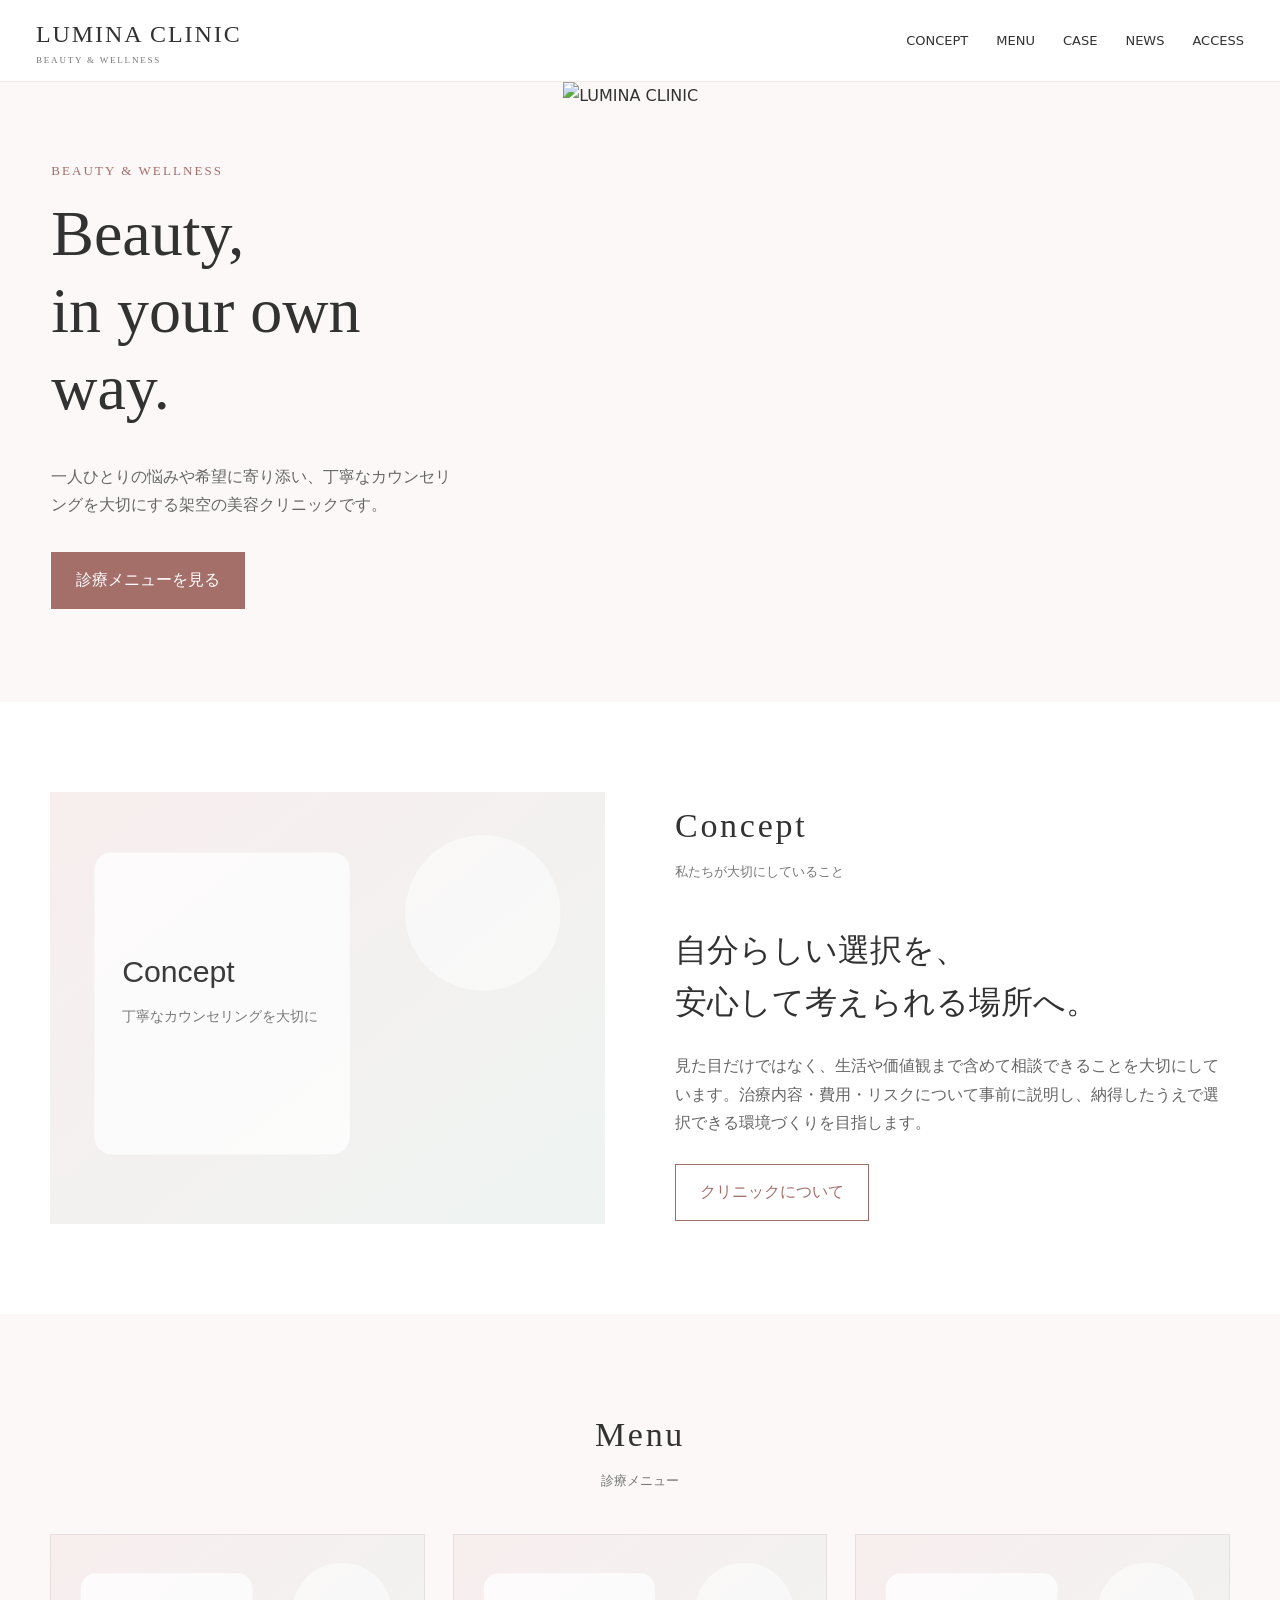
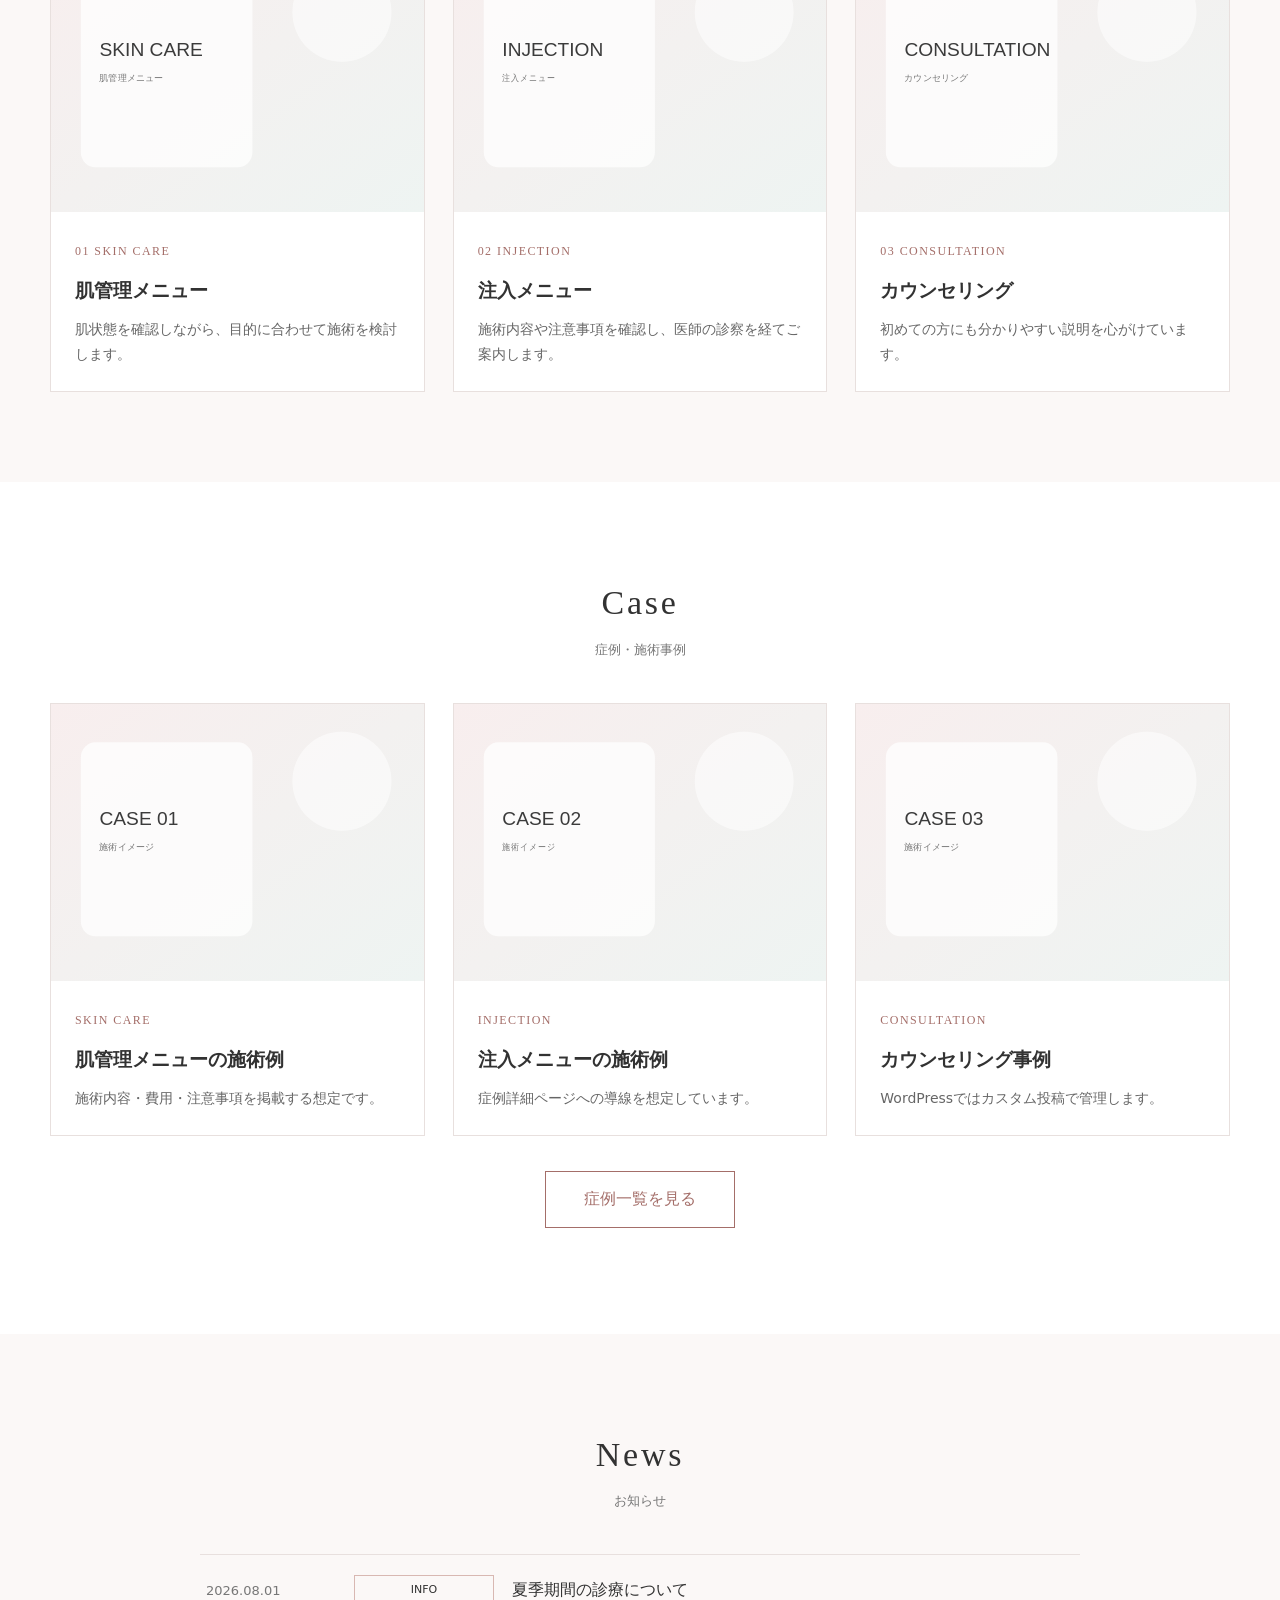
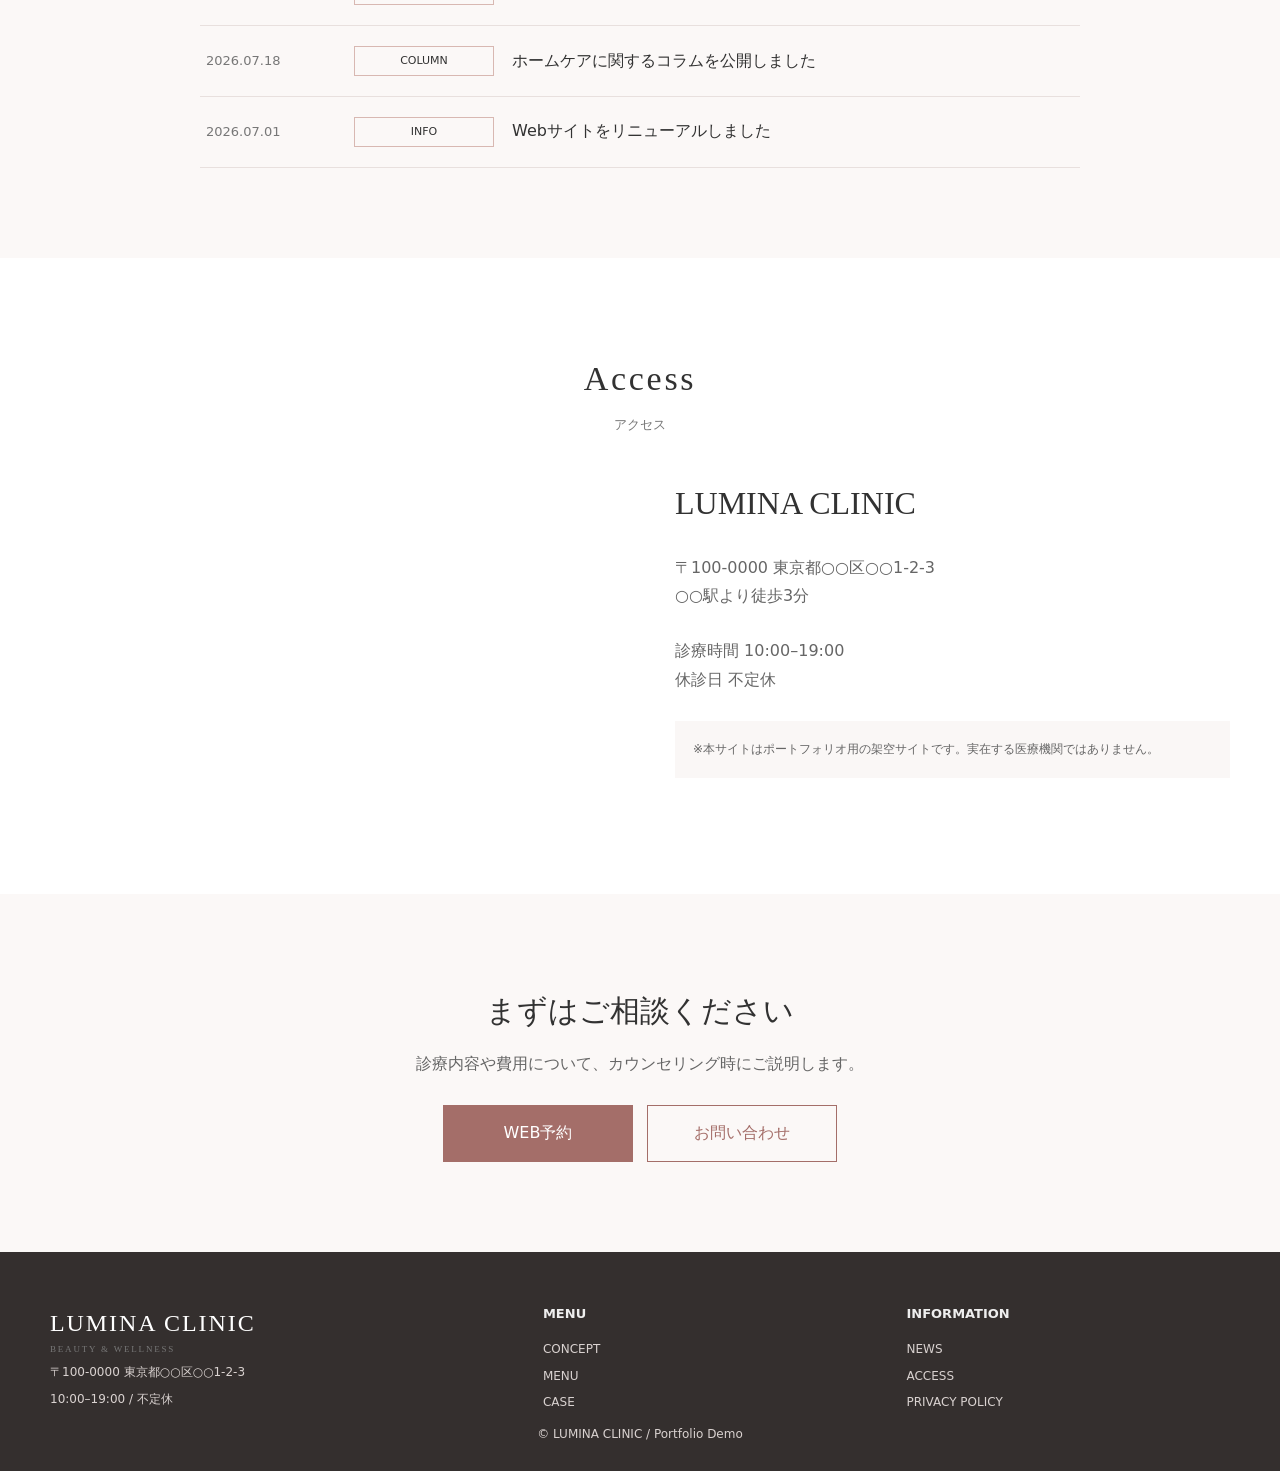
==== docs/index.html @ 4cb22ed6 "Add files via upload" ====
<!doctype html><html lang="ja"><head><meta charset="utf-8"><meta name="viewport" content="width=device-width,initial-scale=1"><title>LUMINA CLINIC | Portfolio Demo</title><meta name="description" content="WordPressオリジナルテーマ制作のポートフォリオ用デモサイト"><link rel="stylesheet" href="css/style.css"></head><body>
<header class="site-header">
  <a class="logo" href="index.html">LUMINA CLINIC<small>BEAUTY & WELLNESS</small></a>
  <nav class="global-nav"><ul>
    <li><a href="index.html#concept">CONCEPT</a></li>
    <li><a href="index.html#menu">MENU</a></li>
    <li><a href="cases.html">CASE</a></li>
    <li><a href="index.html#news">NEWS</a></li>
    <li><a href="index.html#access">ACCESS</a></li>
  </ul></nav>
  <button class="menu-toggle" aria-label="メニュー"><span></span><span></span><span></span></button>
</header>
<main>
<section class="hero"><div class="hero-grid"><div class="hero-copy"><span class="eyebrow">BEAUTY & WELLNESS</span><h1>Beauty,<br>in your own way.</h1><p>一人ひとりの悩みや希望に寄り添い、丁寧なカウンセリングを大切にする架空の美容クリニックです。</p><p><a class="btn fill" href="#menu">診療メニューを見る</a></p></div><div class="hero-media"><img src="img/hero.svg" alt="LUMINA CLINIC"></div></div></section>

<section id="concept" class="section"><div class="wrapper concept-grid"><div class="fade"><img src="img/concept.svg" alt="コンセプト"></div><div class="concept-copy fade"><div class="section-title" style="text-align:left"><span class="en">Concept</span><span class="ja">私たちが大切にしていること</span></div><h2>自分らしい選択を、<br>安心して考えられる場所へ。</h2><p>見た目だけではなく、生活や価値観まで含めて相談できることを大切にしています。治療内容・費用・リスクについて事前に説明し、納得したうえで選択できる環境づくりを目指します。</p><a class="btn" href="#access">クリニックについて</a></div></div></section>

<section id="menu" class="section" style="background:var(--bg)"><div class="wrapper"><h2 class="section-title"><span class="en">Menu</span><span class="ja">診療メニュー</span></h2><div class="menu-grid">
<article class="card fade"><img src="img/menu1.svg" alt=""><div class="card-body"><span class="label">01 SKIN CARE</span><h3>肌管理メニュー</h3><p>肌状態を確認しながら、目的に合わせて施術を検討します。</p></div></article>
<article class="card fade"><img src="img/menu2.svg" alt=""><div class="card-body"><span class="label">02 INJECTION</span><h3>注入メニュー</h3><p>施術内容や注意事項を確認し、医師の診察を経てご案内します。</p></div></article>
<article class="card fade"><img src="img/menu3.svg" alt=""><div class="card-body"><span class="label">03 CONSULTATION</span><h3>カウンセリング</h3><p>初めての方にも分かりやすい説明を心がけています。</p></div></article>
</div></div></section>

<section class="section"><div class="wrapper"><h2 class="section-title"><span class="en">Case</span><span class="ja">症例・施術事例</span></h2><div class="case-grid">
<a class="card fade" href="case-detail.html"><img src="img/case1.svg" alt=""><div class="card-body"><span class="label">SKIN CARE</span><h3>肌管理メニューの施術例</h3><p>施術内容・費用・注意事項を掲載する想定です。</p></div></a>
<a class="card fade" href="case-detail.html"><img src="img/case2.svg" alt=""><div class="card-body"><span class="label">INJECTION</span><h3>注入メニューの施術例</h3><p>症例詳細ページへの導線を想定しています。</p></div></a>
<a class="card fade" href="case-detail.html"><img src="img/case3.svg" alt=""><div class="card-body"><span class="label">CONSULTATION</span><h3>カウンセリング事例</h3><p>WordPressではカスタム投稿で管理します。</p></div></a>
</div><p style="text-align:center;margin-top:35px"><a class="btn" href="cases.html">症例一覧を見る</a></p></div></section>

<section id="news" class="section" style="background:var(--bg)"><div class="wrapper"><h2 class="section-title"><span class="en">News</span><span class="ja">お知らせ</span></h2><ul class="news-list">
<li><time>2026.08.01</time><span class="cat">INFO</span><a href="#">夏季期間の診療について</a></li>
<li><time>2026.07.18</time><span class="cat">COLUMN</span><a href="#">ホームケアに関するコラムを公開しました</a></li>
<li><time>2026.07.01</time><span class="cat">INFO</span><a href="#">Webサイトをリニューアルしました</a></li>
</ul></div></section>

<section id="access" class="section"><div class="wrapper"><h2 class="section-title"><span class="en">Access</span><span class="ja">アクセス</span></h2><div class="concept-grid"><div><img src="img/hero.svg" alt=""></div><div class="concept-copy"><h2>LUMINA CLINIC</h2><p>〒100-0000 東京都○○区○○1-2-3<br>○○駅より徒歩3分</p><p>診療時間 10:00–19:00<br>休診日 不定休</p><p class="notice">※本サイトはポートフォリオ用の架空サイトです。実在する医療機関ではありません。</p></div></div></div></section>

<section class="section cta"><div class="wrapper"><h2>まずはご相談ください</h2><p>診療内容や費用について、カウンセリング時にご説明します。</p><div class="cta-actions"><a class="btn fill" href="#">WEB予約</a><a class="btn" href="#">お問い合わせ</a></div></div></section>
</main><footer class="site-footer">
  <div class="wrapper footer-grid">
    <div><div class="logo">LUMINA CLINIC<small>BEAUTY & WELLNESS</small></div><p>〒100-0000 東京都○○区○○1-2-3</p><p>10:00–19:00 / 不定休</p></div>
    <div><h3>MENU</h3><ul><li><a href="index.html#concept">CONCEPT</a></li><li><a href="index.html#menu">MENU</a></li><li><a href="cases.html">CASE</a></li></ul></div>
    <div><h3>INFORMATION</h3><ul><li><a href="index.html#news">NEWS</a></li><li><a href="index.html#access">ACCESS</a></li><li><a href="#">PRIVACY POLICY</a></li></ul></div>
  </div><p class="copyright">© LUMINA CLINIC / Portfolio Demo</p>
</footer><script src="js/main.js"></script></body></html>
---- docs/css/style.css ----
:root{
  --ink:#323232; --muted:#777; --line:#e8e0de; --bg:#fbf8f7; --accent:#a46e69;
  --accent2:#d8b8b2; --white:#fff; --max:1180px;
}
*{box-sizing:border-box}
html{scroll-behavior:smooth}
body{margin:0;font-family:"Noto Sans JP",system-ui,-apple-system,sans-serif;color:var(--ink);background:#fff;line-height:1.8}
img{max-width:100%;display:block}
a{color:inherit;text-decoration:none}
ul{list-style:none;padding:0;margin:0}
button,input,textarea{font:inherit}
.wrapper{width:min(calc(100% - 40px),var(--max));margin:auto}
.section{padding:90px 0}
.section-title{text-align:center;margin:0 0 42px}
.section-title .en{display:block;font-family:Georgia,serif;font-size:34px;font-weight:400;letter-spacing:.08em}
.section-title .ja{display:block;margin-top:4px;color:var(--muted);font-size:13px;font-weight:400}
.btn{display:inline-flex;align-items:center;justify-content:center;min-width:190px;padding:13px 24px;border:1px solid var(--accent);color:var(--accent);transition:.25s}
.btn:hover{background:var(--accent);color:#fff}
.btn.fill{background:var(--accent);color:#fff}
.btn.fill:hover{opacity:.85}

/* header */
.site-header{height:82px;display:flex;align-items:center;justify-content:space-between;padding:0 36px;background:rgba(255,255,255,.97);position:sticky;top:0;z-index:50;border-bottom:1px solid #f1ecea}
.logo{font-family:Georgia,serif;font-size:24px;letter-spacing:.08em}
.logo small{display:block;font-family:inherit;font-size:9px;letter-spacing:.2em;color:var(--muted);margin-top:-4px}
.global-nav ul{display:flex;gap:28px;align-items:center}
.global-nav a{font-size:13px}
.menu-toggle{display:none;background:none;border:0;width:36px;height:30px;position:relative}
.menu-toggle span{position:absolute;left:0;width:100%;height:1px;background:var(--ink)}
.menu-toggle span:nth-child(1){top:5px}.menu-toggle span:nth-child(2){top:14px}.menu-toggle span:nth-child(3){top:23px}

/* hero */
.hero{position:relative;background:var(--bg)}
.hero .hero-grid{display:grid;grid-template-columns:44% 56%;min-height:620px}
.hero-copy{display:flex;flex-direction:column;justify-content:center;padding:70px 8vw 70px max(4vw,30px)}
.hero-copy .eyebrow{font-family:Georgia,serif;letter-spacing:.16em;color:var(--accent);font-size:13px}
.hero-copy h1{font-family:Georgia,"Noto Serif JP",serif;font-size:clamp(38px,5vw,70px);line-height:1.2;margin:14px 0 20px;font-weight:400}
.hero-copy p{max-width:440px;color:#666}
.hero-media img{width:100%;height:100%;object-fit:cover}

/* concept */
.concept-grid{display:grid;grid-template-columns:1fr 1fr;gap:70px;align-items:center}
.concept-copy h2{font-family:"Noto Serif JP",serif;font-size:32px;font-weight:500;line-height:1.6;margin:0 0 24px}
.concept-copy p{color:#666;margin-bottom:26px}

/* cards */
.menu-grid,.case-grid{display:grid;grid-template-columns:repeat(3,1fr);gap:28px}
.card{border:1px solid var(--line);background:#fff}
.card-body{padding:24px}
.card .label{font-family:Georgia,serif;color:var(--accent);font-size:12px;letter-spacing:.12em}
.card h3{font-size:19px;margin:8px 0 10px}
.card p{font-size:14px;color:#666;margin:0}
.case-grid .card{transition:.25s}
.case-grid .card:hover{transform:translateY(-4px);box-shadow:0 10px 30px rgba(70,40,35,.08)}

/* news */
.news-list{max-width:880px;margin:auto;border-top:1px solid var(--line)}
.news-list li{display:grid;grid-template-columns:130px 140px 1fr;gap:18px;padding:20px 6px;border-bottom:1px solid var(--line);align-items:center}
.news-list time{font-size:13px;color:var(--muted)}
.news-list .cat{font-size:11px;text-align:center;border:1px solid var(--accent2);padding:4px 8px}
.news-list a:hover{text-decoration:underline}

/* cta */
.cta{background:var(--bg);text-align:center}
.cta h2{font-family:"Noto Serif JP",serif;font-weight:500;font-size:30px;margin:0 0 12px}
.cta p{color:#666;margin:0 0 26px}
.cta-actions{display:flex;justify-content:center;gap:14px;flex-wrap:wrap}

/* footer */
.site-footer{background:#342f2e;color:#eee;padding:50px 0 20px}
.footer-grid{display:grid;grid-template-columns:1.4fr 1fr 1fr;gap:40px}
.site-footer .logo{color:#fff}
.site-footer h3{font-size:13px;margin:0 0 14px}
.site-footer li,.site-footer p{font-size:12px;color:#d9d2d0;margin:5px 0}
.copyright{text-align:center;font-size:10px;color:#bdb4b2;margin-top:38px}

/* sub pages */
.page-hero{padding:70px 0 50px;background:var(--bg);text-align:center}
.page-hero h1{font-family:Georgia,"Noto Serif JP",serif;font-size:42px;font-weight:400;margin:0}
.page-hero p{color:var(--muted);font-size:13px}
.archive-grid{display:grid;grid-template-columns:repeat(3,1fr);gap:28px}
.single-wrap{display:grid;grid-template-columns:1.5fr .8fr;gap:60px}
.single-main h1{font-size:30px;line-height:1.5}
.meta{color:var(--muted);font-size:13px;margin-bottom:24px}
.info-table{width:100%;border-collapse:collapse;margin:28px 0}
.info-table th,.info-table td{border-top:1px solid var(--line);padding:15px;text-align:left;font-size:14px;vertical-align:top}
.info-table th{width:30%;background:#fbf8f7}
.notice{font-size:12px;color:#777;background:#faf7f6;padding:18px}
.sidebar-box{border:1px solid var(--line);padding:24px;margin-bottom:20px}
.sidebar-box h3{font-size:16px;margin-top:0}

/* fade */
.fade{opacity:0;transform:translateY(22px);transition:.7s}
.fade.show{opacity:1;transform:none}

@media(max-width:800px){
  .site-header{height:70px;padding:0 18px}
  .global-nav{position:fixed;inset:70px 0 auto 0;background:#fff;border-top:1px solid var(--line);display:none;padding:22px}
  .global-nav.open{display:block}
  .global-nav ul{display:block}
  .global-nav li{border-bottom:1px solid var(--line)}
  .global-nav a{display:block;padding:14px 0}
  .menu-toggle{display:block}
  .hero .hero-grid{grid-template-columns:1fr;min-height:auto}
  .hero-copy{padding:60px 24px}
  .hero-media{height:380px}
  .concept-grid,.single-wrap{grid-template-columns:1fr;gap:35px}
  .menu-grid,.case-grid,.archive-grid{grid-template-columns:1fr}
  .news-list li{grid-template-columns:95px 90px 1fr;gap:10px}
  .footer-grid{grid-template-columns:1fr}
  .section{padding:70px 0}
}
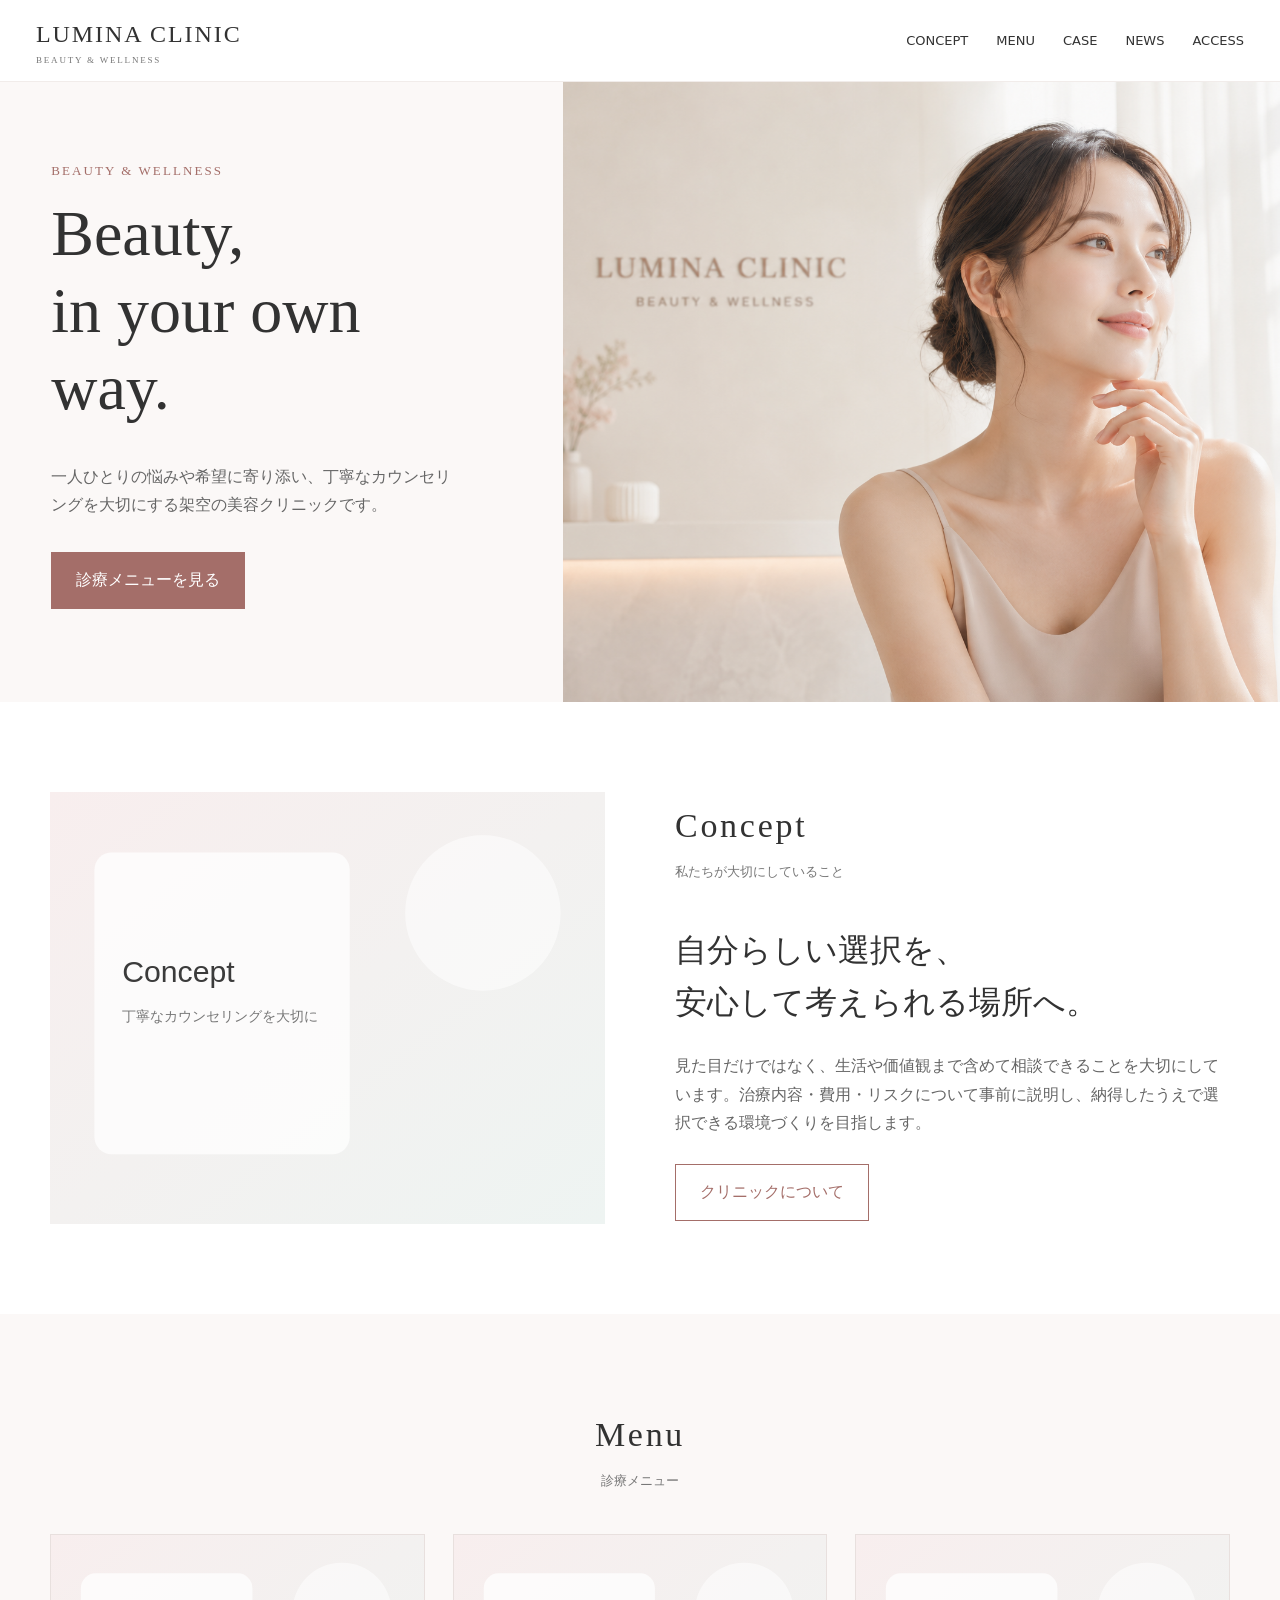
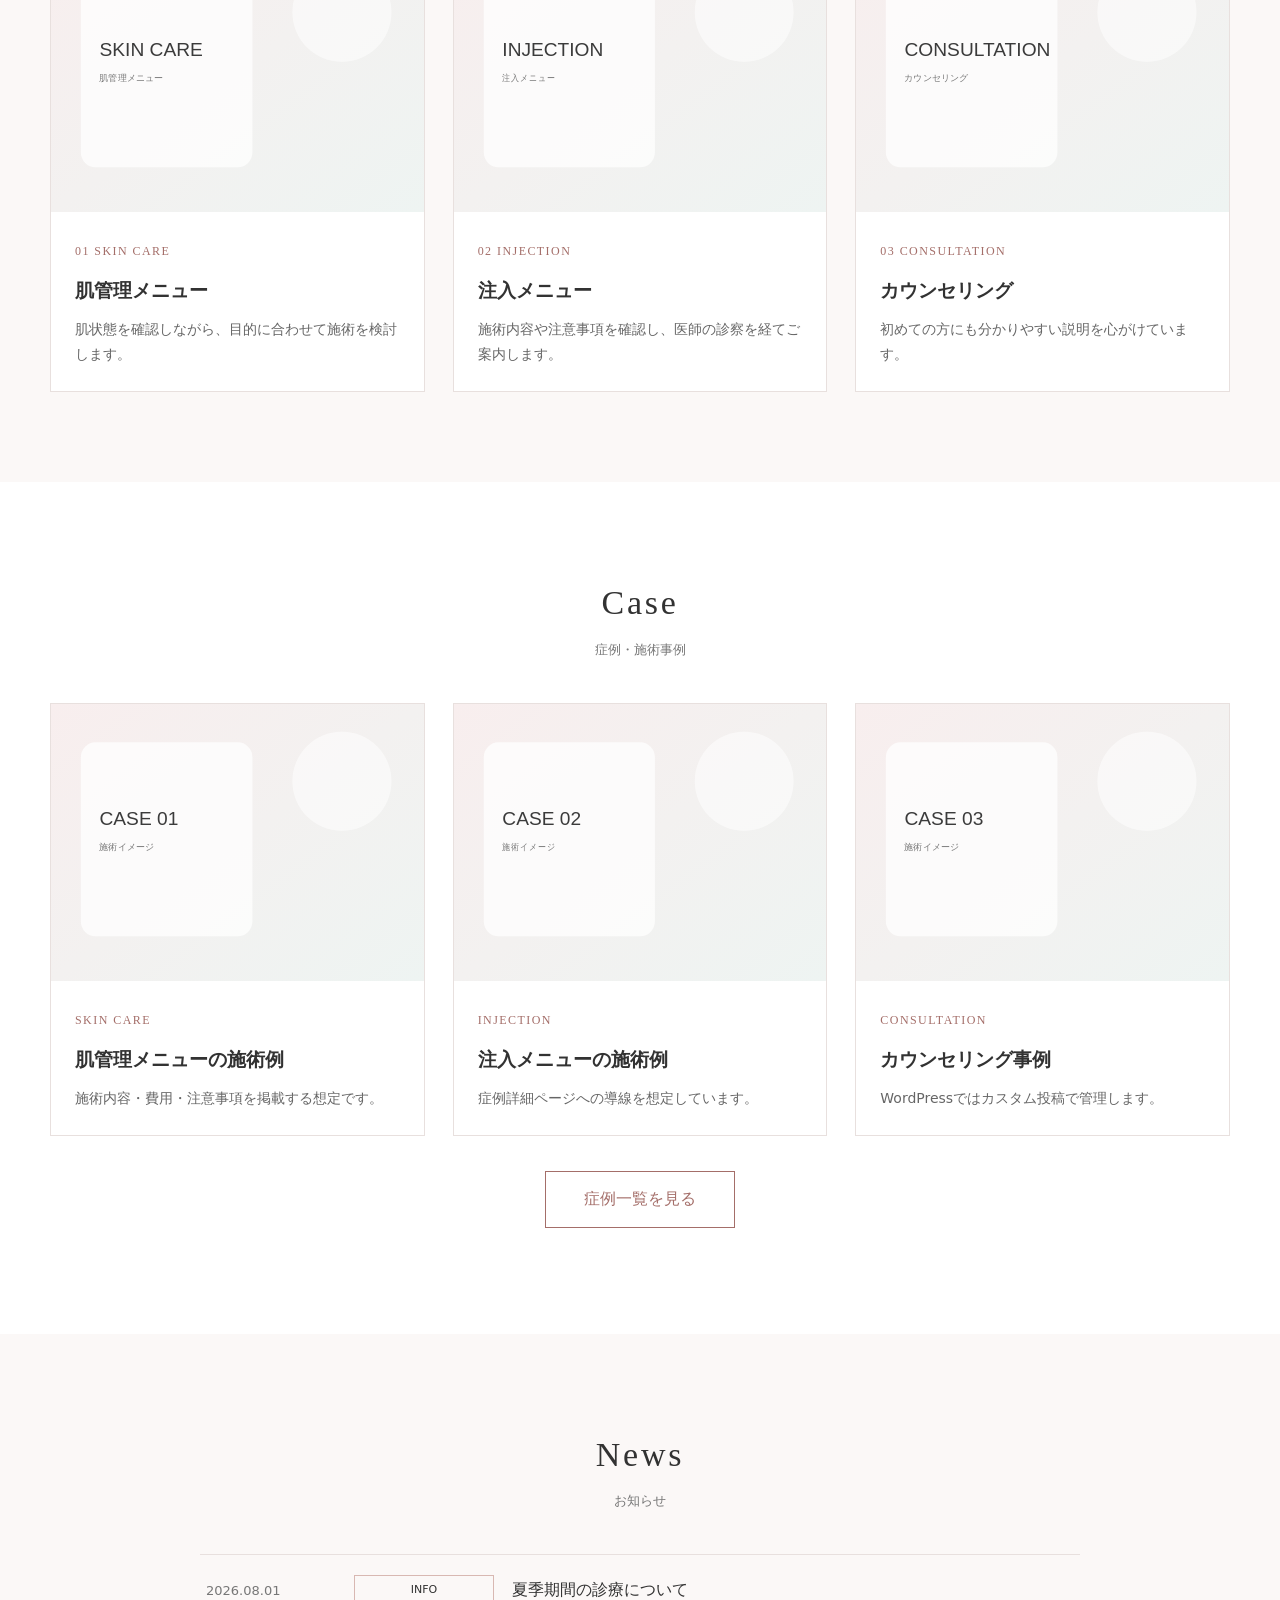
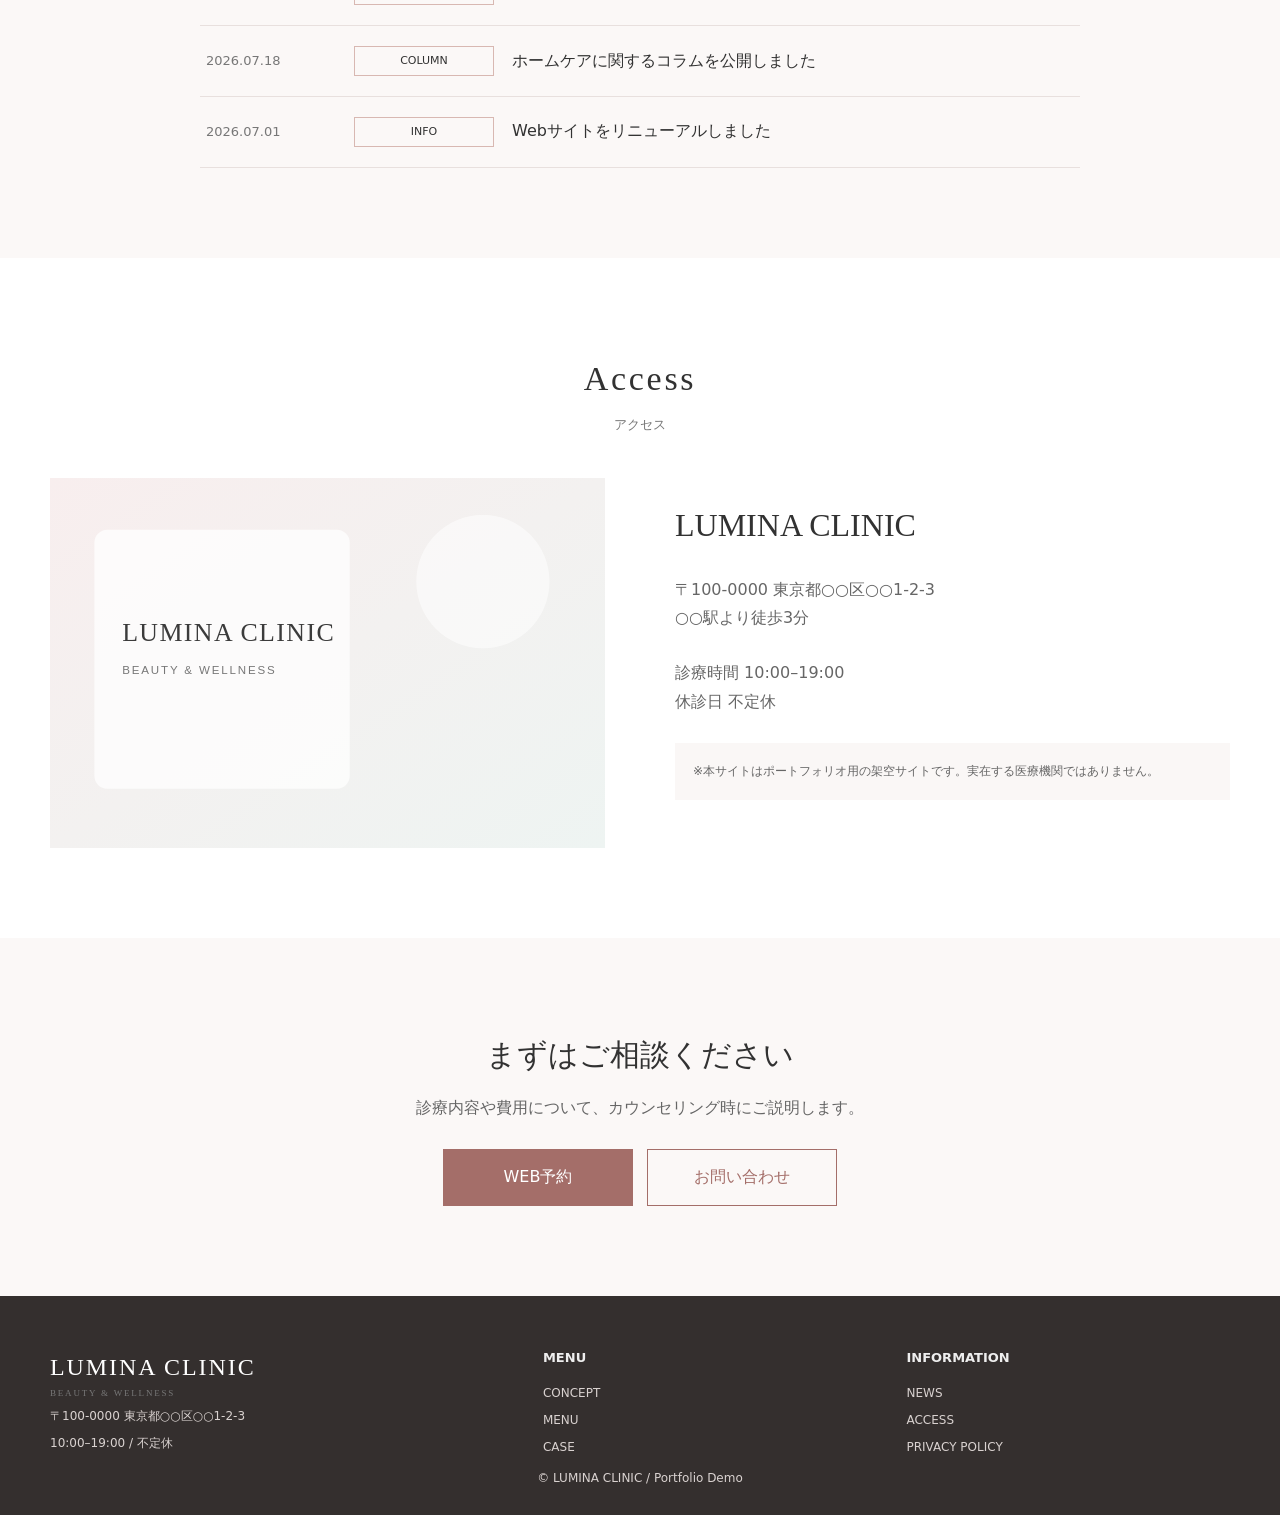
==== commit 5813086b: "Update index.html" ====
--- a/docs/index.html
+++ b/docs/index.html
@@ -11,7 +11,7 @@
   <button class="menu-toggle" aria-label="メニュー"><span></span><span></span><span></span></button>
 </header>
 <main>
-<section class="hero"><div class="hero-grid"><div class="hero-copy"><span class="eyebrow">BEAUTY & WELLNESS</span><h1>Beauty,<br>in your own way.</h1><p>一人ひとりの悩みや希望に寄り添い、丁寧なカウンセリングを大切にする架空の美容クリニックです。</p><p><a class="btn fill" href="#menu">診療メニューを見る</a></p></div><div class="hero-media"><img src="img/hero.svg" alt="LUMINA CLINIC"></div></div></section>
+<section class="hero"><div class="hero-grid"><div class="hero-copy"><span class="eyebrow">BEAUTY & WELLNESS</span><h1>Beauty,<br>in your own way.</h1><p>一人ひとりの悩みや希望に寄り添い、丁寧なカウンセリングを大切にする架空の美容クリニックです。</p><p><a class="btn fill" href="#menu">診療メニューを見る</a></p></div><div class="hero-media"><img src="img/hero.png" alt="LUMINA CLINIC"></div></div></section>
 
 <section id="concept" class="section"><div class="wrapper concept-grid"><div class="fade"><img src="img/concept.svg" alt="コンセプト"></div><div class="concept-copy fade"><div class="section-title" style="text-align:left"><span class="en">Concept</span><span class="ja">私たちが大切にしていること</span></div><h2>自分らしい選択を、<br>安心して考えられる場所へ。</h2><p>見た目だけではなく、生活や価値観まで含めて相談できることを大切にしています。治療内容・費用・リスクについて事前に説明し、納得したうえで選択できる環境づくりを目指します。</p><a class="btn" href="#access">クリニックについて</a></div></div></section>
 
@@ -42,4 +42,4 @@
     <div><h3>MENU</h3><ul><li><a href="index.html#concept">CONCEPT</a></li><li><a href="index.html#menu">MENU</a></li><li><a href="cases.html">CASE</a></li></ul></div>
     <div><h3>INFORMATION</h3><ul><li><a href="index.html#news">NEWS</a></li><li><a href="index.html#access">ACCESS</a></li><li><a href="#">PRIVACY POLICY</a></li></ul></div>
   </div><p class="copyright">© LUMINA CLINIC / Portfolio Demo</p>
-</footer><script src="js/main.js"></script></body></html>+</footer><script src="js/main.js"></script></body></html>
